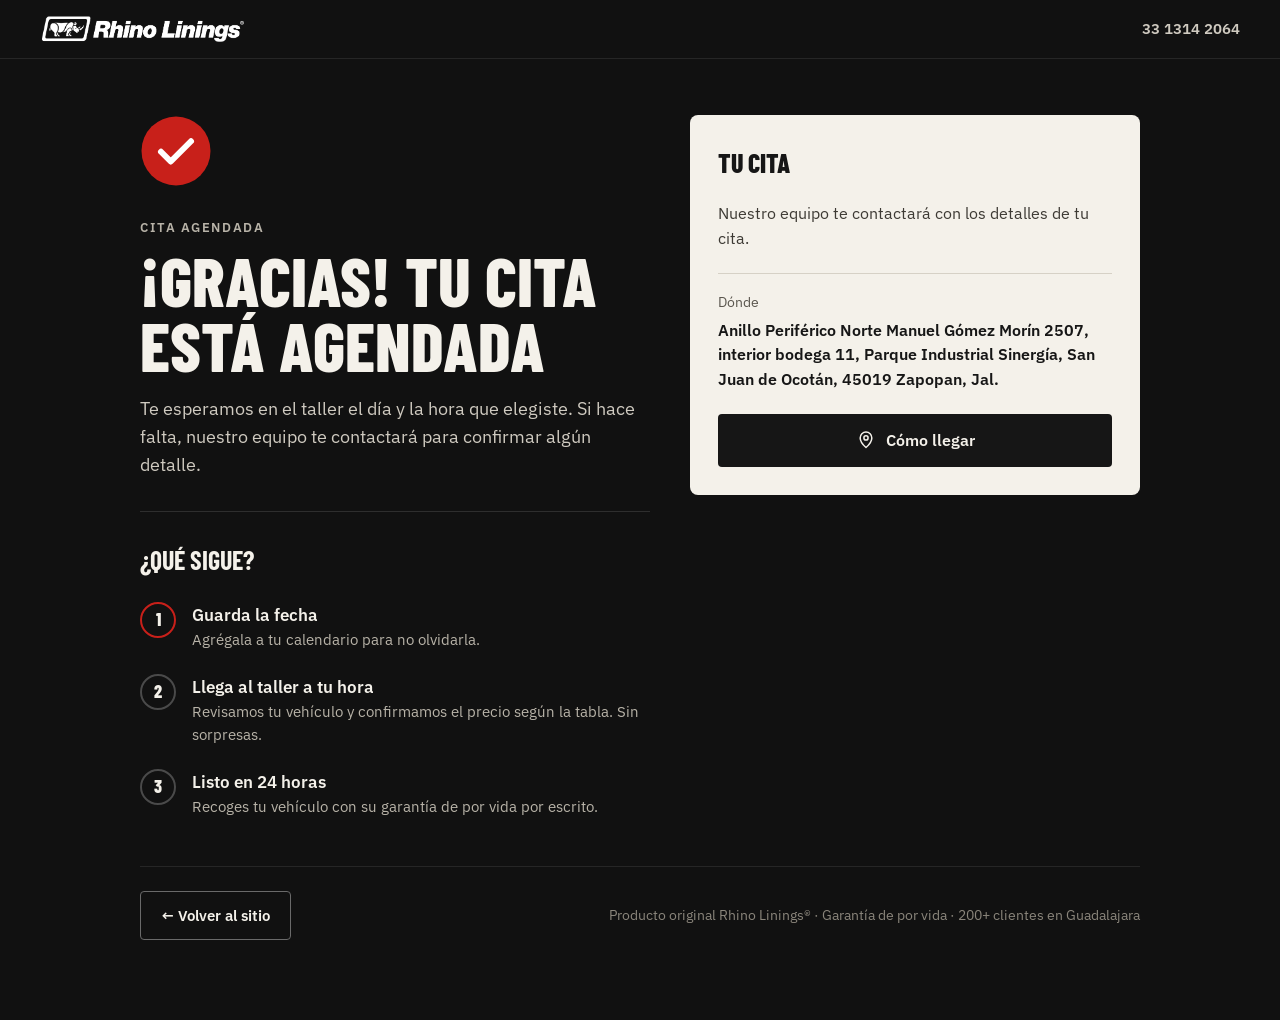
==== site/gracias/index.html @ 71384e95 "Sitio nuevo Rhino Linings GDL Landing con agendador de citas (precio aceptado antes de agendar), pág" ====
<!doctype html>
<html lang="es">
<head>
<meta charset="utf-8">
<meta name="viewport" content="width=device-width, initial-scale=1">
<title>Cita agendada · Rhino Linings Guadalajara</title>
<meta name="robots" content="noindex">
<meta name="theme-color" content="#111111">
<link rel="icon" type="image/png" sizes="32x32" href="../assets/img/favicon-32.png">
<link rel="apple-touch-icon" href="../assets/img/apple-touch-icon.png">
<link rel="preconnect" href="https://fonts.googleapis.com">
<link rel="preconnect" href="https://fonts.gstatic.com" crossorigin>
<link href="https://fonts.googleapis.com/css2?family=Barlow+Condensed:wght@600;700;800&amp;family=IBM+Plex+Sans:wght@400;500;600&amp;display=swap" rel="stylesheet">
<link rel="stylesheet" href="../assets/css/gracias.css">
<!-- Píxel de Meta y etiqueta de Google: pegar aquí, junto con el evento de conversión (ver README) -->
</head>
<body>
<div style="font-family: 'IBM Plex Sans', system-ui, sans-serif; color: #F4F1EA; background: #111111; width: 100%; min-height: 100vh; line-height: 1.55">

<header style="border-bottom: 1px solid #262626">
<div style="max-width: 1240px; margin: 0 auto; padding: 14px 20px; display: flex; gap: 16px; justify-content: space-between; align-items: center">
<a href="../" aria-label="Rhino Linings Guadalajara, inicio" style="text-decoration: none; display: flex; align-items: center; gap: 12px">
<img class="rl-logo-full" src="../assets/img/logo-rhino-blanco.png" alt="" style="height: 30px; width: auto">
<img class="rl-logo-icon" src="../assets/img/icono-rhino-blanco.png" alt="" style="height: 34px; width: auto">
</a>
<a href="tel:+523313142064" style="text-decoration: none; font-size: 15px; font-weight: 600; color: #CFCAC0">33 1314 2064</a>
</div>
</header>

<main style="max-width: 1040px; margin: 0 auto; padding: 56px 20px 80px">
<div style="display: flex; flex-wrap: wrap; gap: 40px; align-items: flex-start">

<div style="flex: 1 1 440px; min-width: 0">
<svg class="rl-check" role="img" aria-label="Cita agendada" width="72" height="72" viewBox="0 0 48 48" fill="none">
<circle cx="24" cy="24" r="23" fill="#C8201A"></circle>
<path d="M14 24.5l6.5 6.5L34 17.5" stroke="#FFFFFF" stroke-width="4" stroke-linecap="round" stroke-linejoin="round"></path>
</svg>
<div class="load d1" style="font-size: 13px; font-weight: 600; letter-spacing: 0.12em; text-transform: uppercase; color: #B8B3A8; margin: 24px 0 10px">Cita agendada</div>
<h1 class="load d2" style="font-family: 'Barlow Condensed', sans-serif; font-weight: 800; font-size: clamp(40px, 5.4vw, 68px); line-height: 0.95; text-transform: uppercase; margin: 0 0 18px" id="rl-headline">¡Gracias! Tu cita está agendada</h1>
<p class="load d3" style="font-size: 18px; color: #CFCAC0; margin: 0 0 32px; max-width: 520px">Te esperamos en el taller el día y la hora que elegiste. Si hace falta, nuestro equipo te contactará para confirmar algún detalle.</p>

<div class="load d4" style="display: flex; flex-direction: column; gap: 22px; border-top: 1px solid #2E2E2E; padding-top: 28px">
<h2 style="font-family: 'Barlow Condensed', sans-serif; font-size: 26px; font-weight: 700; text-transform: uppercase; margin: 0">¿Qué sigue?</h2>
<div style="display: flex; gap: 16px; align-items: flex-start">
<div style="flex: none; width: 36px; height: 36px; border-radius: 50%; border: 2px solid #C8201A; display: flex; align-items: center; justify-content: center; font-family: 'Barlow Condensed', sans-serif; font-weight: 800; font-size: 18px">1</div>
<div><div style="font-weight: 600; font-size: 17px">Guarda la fecha</div><div style="color: #B8B3A8; font-size: 15px">Agrégala a tu calendario para no olvidarla.</div></div>
</div>
<div style="display: flex; gap: 16px; align-items: flex-start">
<div style="flex: none; width: 36px; height: 36px; border-radius: 50%; border: 2px solid #4A4A4A; display: flex; align-items: center; justify-content: center; font-family: 'Barlow Condensed', sans-serif; font-weight: 800; font-size: 18px">2</div>
<div><div style="font-weight: 600; font-size: 17px">Llega al taller a tu hora</div><div style="color: #B8B3A8; font-size: 15px">Revisamos tu vehículo y confirmamos el precio según la tabla. Sin sorpresas.</div></div>
</div>
<div style="display: flex; gap: 16px; align-items: flex-start">
<div style="flex: none; width: 36px; height: 36px; border-radius: 50%; border: 2px solid #4A4A4A; display: flex; align-items: center; justify-content: center; font-family: 'Barlow Condensed', sans-serif; font-weight: 800; font-size: 18px">3</div>
<div><div style="font-weight: 600; font-size: 17px">Listo en 24 horas</div><div style="color: #B8B3A8; font-size: 15px">Recoges tu vehículo con su garantía de por vida por escrito.</div></div>
</div>
</div>
</div>

<aside class="load d5" aria-label="Resumen de tu cita" style="flex: 1 1 380px; min-width: 0; background: #F4F1EA; color: #161616; border-radius: 8px; padding: 28px; box-sizing: border-box">
<h2 style="font-family: 'Barlow Condensed', sans-serif; font-size: 26px; font-weight: 800; text-transform: uppercase; margin: 0 0 18px">Tu cita</h2>
<div id="rl-has-data" hidden>
<dl style="margin: 0 0 22px; display: grid; grid-template-columns: auto 1fr; gap: 12px 20px; font-size: 16px">
<dt style="color: #5A564E">Vehículo</dt><dd style="margin: 0; font-weight: 600" id="rl-vehicle"></dd>
<dt style="color: #5A564E">Precio</dt><dd style="margin: 0; font-weight: 600" id="rl-price"></dd>
<dt style="color: #5A564E">Día</dt><dd style="margin: 0; font-weight: 600" id="rl-day"></dd>
<dt style="color: #5A564E">Hora</dt><dd style="margin: 0; font-weight: 600" id="rl-time"></dd>
</dl>
<div style="display: flex; gap: 10px; align-items: flex-start; background: #FFFFFF; border: 1px solid #D6D1C6; border-radius: 4px; padding: 12px 14px; margin: -6px 0 22px; font-size: 14px; line-height: 1.45; color: #3D3A34">
<svg aria-hidden="true" width="20" height="20" viewBox="0 0 24 24" fill="none" stroke="#161616" stroke-width="2.2" stroke-linecap="round" stroke-linejoin="round" style="flex: none; margin-top: 1px"><path d="M5 12l5 5L20 7"></path></svg>
<span><strong style="color: #161616">Precio aceptado al agendar.</strong> <span id="rl-price-note">El precio final se confirma al revisar tu vehículo en el taller.</span></span>
</div>
</div>
<div id="rl-no-data">
<p style="margin: 0 0 22px; font-size: 16px; color: #3D3A34">Nuestro equipo te contactará con los detalles de tu cita.</p>
</div>
<div style="border-top: 1px solid #D6D1C6; padding-top: 18px; margin-bottom: 22px">
<div style="font-size: 14px; color: #5A564E; margin-bottom: 4px">Dónde</div>
<div style="font-weight: 600; font-size: 16px">Anillo Periférico Norte Manuel Gómez Morín 2507, interior bodega 11, Parque Industrial Sinergía, San Juan de Ocotán, 45019 Zapopan, Jal.</div>
</div>
<div style="display: flex; flex-direction: column; gap: 10px">

<a class="rl-btn" id="rl-cal" hidden href="#" target="_blank" rel="noopener" style="display: flex; align-items: center; justify-content: center; gap: 10px; text-decoration: none; background: #C8201A; color: #FFFFFF; font-weight: 600; font-size: 16px; padding: 14px 18px; border-radius: 4px; min-height: 52px; box-sizing: border-box">
<svg aria-hidden="true" width="20" height="20" viewBox="0 0 24 24" fill="none" stroke="#FFFFFF" stroke-width="1.8" stroke-linecap="round" stroke-linejoin="round"><rect x="3.5" y="5" width="17" height="15" rx="2"></rect><path d="M3.5 10h17M8 3v4M16 3v4"></path></svg>
Agregar a mi calendario
</a>

<a class="rl-btn" href="https://www.google.com/maps/search/?api=1&amp;query=20.7067884%2C-103.4483163" target="_blank" rel="noopener" style="display: flex; align-items: center; justify-content: center; gap: 10px; text-decoration: none; background: #161616; color: #F4F1EA; font-weight: 600; font-size: 16px; padding: 14px 18px; border-radius: 4px; min-height: 52px; box-sizing: border-box">
<svg aria-hidden="true" width="20" height="20" viewBox="0 0 24 24" fill="none" stroke="#F4F1EA" stroke-width="1.8" stroke-linecap="round" stroke-linejoin="round"><path d="M12 21s-7-6.2-7-11.5A7 7 0 0 1 19 9.5C19 14.8 12 21 12 21z"></path><circle cx="12" cy="9.5" r="2.5"></circle></svg>
Cómo llegar
</a>
</div>
</aside>

</div>

<div style="margin-top: 48px; display: flex; flex-wrap: wrap; gap: 12px 24px; align-items: center; justify-content: space-between; border-top: 1px solid #262626; padding-top: 24px">
<a class="rl-btn rl-btn-ghost" href="../" style="display: inline-flex; align-items: center; text-decoration: none; border: 1px solid #6A6A6A; color: #F4F1EA; font-weight: 600; font-size: 15px; padding: 12px 20px; border-radius: 4px; min-height: 48px; box-sizing: border-box">← Volver al sitio</a>
<span style="font-size: 14px; color: #8A857B">Producto original Rhino Linings® · Garantía de por vida · 200+ clientes en Guadalajara</span>
</div>
</main>

</div>
<script src="../assets/js/gracias.js"></script>
</body>
</html>
---- site/assets/css/gracias.css ----
*,*::before,*::after{box-sizing:border-box}
[hidden]{display:none !important}
a:focus-visible{outline:3px solid #F2B01E;outline-offset:2px}
body{margin:0;background:#111111}
a{color:#F4F1EA}a:hover{color:#FFFFFF}
@keyframes rl-rise{from{opacity:0;transform:translateY(28px)}to{opacity:1;transform:none}}
@keyframes rl-pop{0%{opacity:0;transform:scale(.6)}70%{opacity:1;transform:scale(1.06)}100%{opacity:1;transform:none}}
@keyframes rl-draw{from{stroke-dashoffset:40}to{stroke-dashoffset:0}}
.load{animation:rl-rise .8s cubic-bezier(.2,.7,.2,1) both}
.d1{animation-delay:.1s}.d2{animation-delay:.25s}.d3{animation-delay:.4s}.d4{animation-delay:.55s}.d5{animation-delay:.7s}
.rl-check{animation:rl-pop .7s cubic-bezier(.2,.7,.2,1) both}
.rl-check path{stroke-dasharray:40;stroke-dashoffset:40;animation:rl-draw .5s ease .45s forwards}
.rl-logo-full{display:block}.rl-logo-icon{display:none}
@media (max-width: 640px){.rl-logo-full{display:none}.rl-logo-icon{display:block}}
@media (hover: hover) and (pointer: fine){
.rl-btn{position:relative;overflow:hidden;transition:transform .25s cubic-bezier(.2,.7,.2,1), box-shadow .25s ease, filter .25s ease, background-color .25s ease, border-color .25s ease}
.rl-btn::after{content:"";position:absolute;top:0;left:-130%;width:55%;height:100%;background:linear-gradient(100deg, transparent, rgba(255,255,255,.26), transparent);transform:skewX(-20deg);transition:left .65s ease;pointer-events:none}
.rl-btn:hover{transform:translateY(-2px);box-shadow:0 12px 26px -12px rgba(0,0,0,.7);filter:brightness(1.08)}
.rl-btn:hover::after{left:145%}
.rl-btn-ghost:hover{border-color:#F4F1EA !important;background-color:rgba(255,255,255,.07) !important}
}
@media (prefers-reduced-motion: reduce){
.load,.rl-check{animation:none !important}
.rl-check path{animation:none !important;stroke-dashoffset:0}
.rl-btn:hover{transform:none}.rl-btn::after{display:none}
}
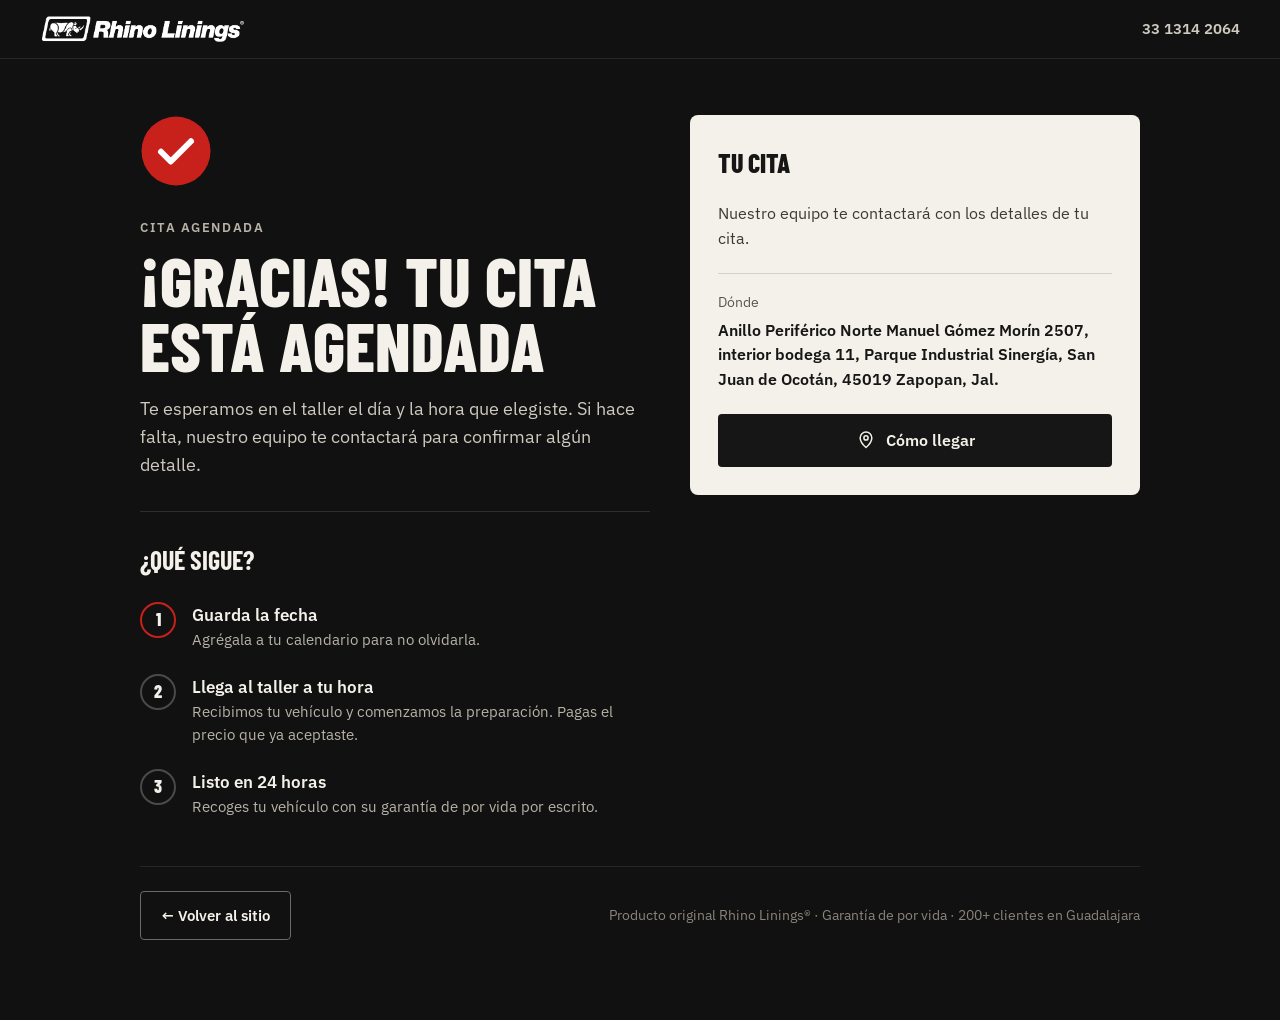
==== commit 4727773e: "Cotizador paso a paso con precio exacto y agenda Reemplaza el agendador por un cotizador por pasos (" ====
--- a/site/gracias/index.html
+++ b/site/gracias/index.html
@@ -47,7 +47,7 @@
 </div>
 <div style="display: flex; gap: 16px; align-items: flex-start">
 <div style="flex: none; width: 36px; height: 36px; border-radius: 50%; border: 2px solid #4A4A4A; display: flex; align-items: center; justify-content: center; font-family: 'Barlow Condensed', sans-serif; font-weight: 800; font-size: 18px">2</div>
-<div><div style="font-weight: 600; font-size: 17px">Llega al taller a tu hora</div><div style="color: #B8B3A8; font-size: 15px">Revisamos tu vehículo y confirmamos el precio según la tabla. Sin sorpresas.</div></div>
+<div><div style="font-weight: 600; font-size: 17px">Llega al taller a tu hora</div><div style="color: #B8B3A8; font-size: 15px">Recibimos tu vehículo y comenzamos la preparación. Pagas el precio que ya aceptaste.</div></div>
 </div>
 <div style="display: flex; gap: 16px; align-items: flex-start">
 <div style="flex: none; width: 36px; height: 36px; border-radius: 50%; border: 2px solid #4A4A4A; display: flex; align-items: center; justify-content: center; font-family: 'Barlow Condensed', sans-serif; font-weight: 800; font-size: 18px">3</div>
@@ -61,13 +61,14 @@
 <div id="rl-has-data" hidden>
 <dl style="margin: 0 0 22px; display: grid; grid-template-columns: auto 1fr; gap: 12px 20px; font-size: 16px">
 <dt style="color: #5A564E">Vehículo</dt><dd style="margin: 0; font-weight: 600" id="rl-vehicle"></dd>
-<dt style="color: #5A564E">Precio</dt><dd style="margin: 0; font-weight: 600" id="rl-price"></dd>
+<dt style="color: #5A564E">Servicio</dt><dd style="margin: 0; font-weight: 600" id="rl-coverage"></dd>
+<dt style="color: #5A564E">Total</dt><dd style="margin: 0; font-weight: 600" id="rl-price"></dd>
 <dt style="color: #5A564E">Día</dt><dd style="margin: 0; font-weight: 600" id="rl-day"></dd>
 <dt style="color: #5A564E">Hora</dt><dd style="margin: 0; font-weight: 600" id="rl-time"></dd>
 </dl>
 <div style="display: flex; gap: 10px; align-items: flex-start; background: #FFFFFF; border: 1px solid #D6D1C6; border-radius: 4px; padding: 12px 14px; margin: -6px 0 22px; font-size: 14px; line-height: 1.45; color: #3D3A34">
 <svg aria-hidden="true" width="20" height="20" viewBox="0 0 24 24" fill="none" stroke="#161616" stroke-width="2.2" stroke-linecap="round" stroke-linejoin="round" style="flex: none; margin-top: 1px"><path d="M5 12l5 5L20 7"></path></svg>
-<span><strong style="color: #161616">Precio aceptado al agendar.</strong> <span id="rl-price-note">El precio final se confirma al revisar tu vehículo en el taller.</span></span>
+<span><strong style="color: #161616">Precio aceptado al agendar.</strong> <span id="rl-price-note">Es el precio que pagarás en el taller.</span></span>
 </div>
 </div>
 <div id="rl-no-data">
--- a/site/assets/css/gracias.css
+++ b/site/assets/css/gracias.css
@@ -24,3 +24,4 @@
 .rl-check path{animation:none !important;stroke-dashoffset:0}
 .rl-btn:hover{transform:none}.rl-btn::after{display:none}
 }
+::selection{background:#C8201A;color:#FFFFFF}
